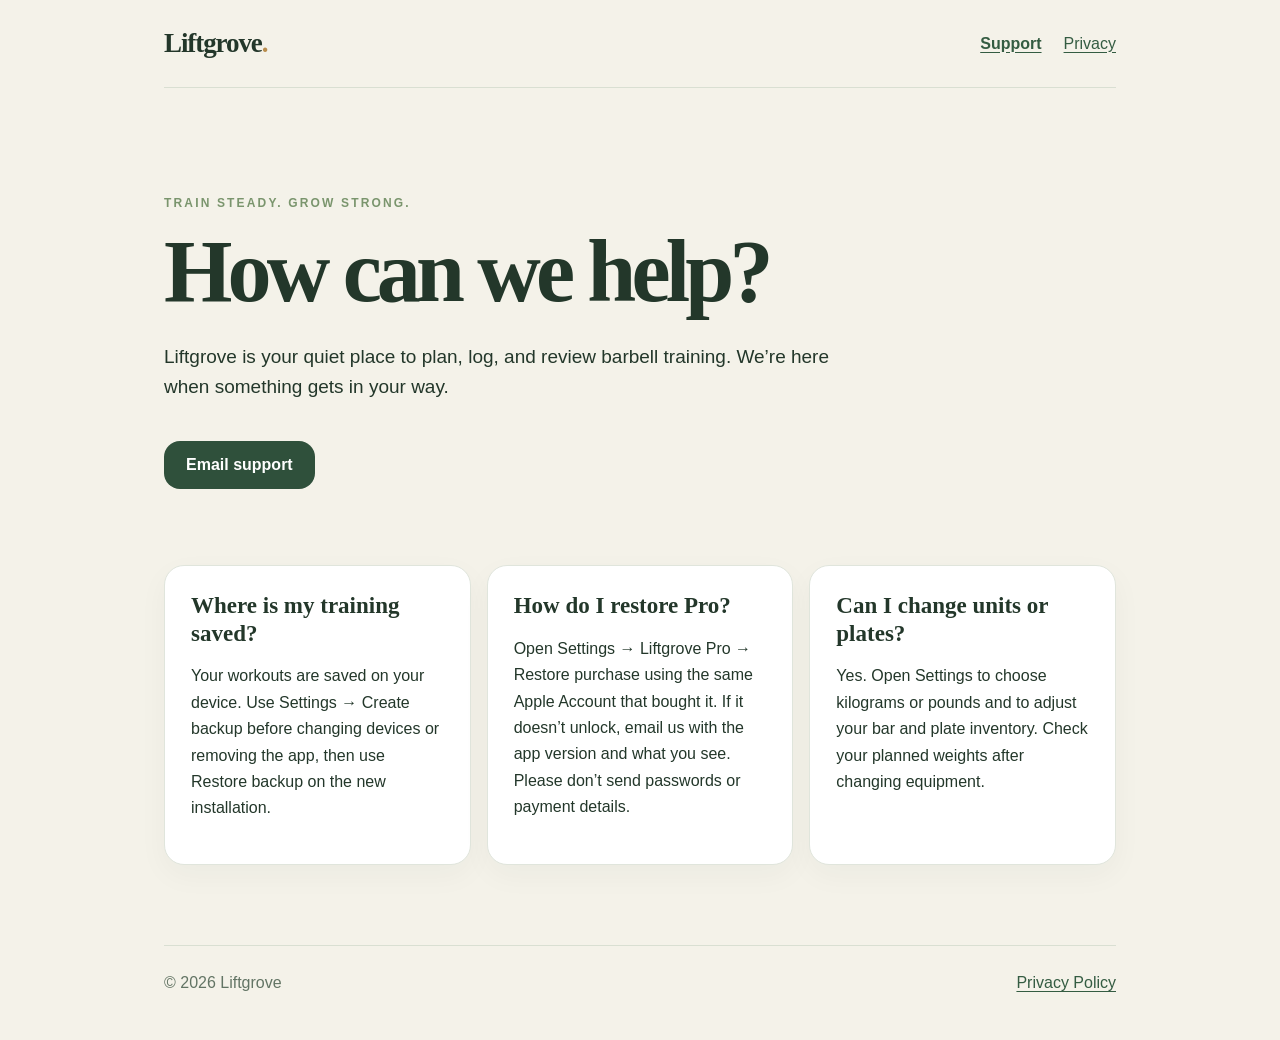
==== index.html @ c2fae24a "Add Liftgrove support and privacy pages" ====
<!doctype html>
<html lang="en">
<head>
  <meta charset="utf-8">
  <meta name="viewport" content="width=device-width, initial-scale=1">
  <meta name="description" content="Help and contact information for Liftgrove on iPhone and iPad.">
  <title>Support · Liftgrove</title>
  <link rel="stylesheet" href="style.css">
</head>
<body>
  <main class="page">
    <header class="masthead">
      <a class="brand" href="./">Liftgrove<span class="brand-dot">.</span></a>
      <nav aria-label="Main navigation"><a href="./" aria-current="page">Support</a><a href="privacy.html">Privacy</a></nav>
    </header>
    <section class="hero">
      <p class="eyebrow">TRAIN STEADY. GROW STRONG.</p>
      <h1>How can we help?</h1>
      <p>Liftgrove is your quiet place to plan, log, and review barbell training. We’re here when something gets in your way.</p>
      <a class="button" href="mailto:knakul853@gmail.com?subject=Liftgrove%20support">Email support</a>
    </section>
    <section class="card-grid" aria-label="Common questions">
      <article class="card"><h2>Where is my training saved?</h2><p>Your workouts are saved on your device. Use Settings → Create backup before changing devices or removing the app, then use Restore backup on the new installation.</p></article>
      <article class="card"><h2>How do I restore Pro?</h2><p>Open Settings → Liftgrove Pro → Restore purchase using the same Apple Account that bought it. If it doesn’t unlock, email us with the app version and what you see. Please don’t send passwords or payment details.</p></article>
      <article class="card"><h2>Can I change units or plates?</h2><p>Yes. Open Settings to choose kilograms or pounds and to adjust your bar and plate inventory. Check your planned weights after changing equipment.</p></article>
    </section>
    <footer><span>© 2026 Liftgrove</span><a href="privacy.html">Privacy Policy</a></footer>
  </main>
</body>
</html>
---- style.css ----
:root{color-scheme:light dark;font-family:-apple-system,BlinkMacSystemFont,"Segoe UI",sans-serif;background:#f4f2e9;color:#23372a}*{box-sizing:border-box}body{margin:0}.page{max-width:1000px;margin:auto;padding:0 24px}.masthead{display:flex;justify-content:space-between;align-items:center;padding:28px 0;border-bottom:1px solid #d9dfd2}.brand{font:700 27px Georgia,serif;letter-spacing:-.04em;color:inherit;text-decoration:none}.brand-dot{color:#b98d4d}nav{display:flex;gap:22px}nav a,footer a,.policy a{color:#345c42;text-underline-offset:3px}nav a[aria-current]{font-weight:700}.hero{padding:96px 0 76px;max-width:760px}.hero.compact{padding:72px 0 40px}.eyebrow{font-size:12px;font-weight:700;letter-spacing:.18em;color:#7a956d}.hero h1{font:700 clamp(45px,8vw,88px)/1.04 Georgia,serif;letter-spacing:-.055em;margin:16px 0 24px}.hero p:not(.eyebrow){font-size:19px;line-height:1.6;max-width:680px}.button{display:inline-block;margin-top:20px;padding:15px 22px;border-radius:16px;background:#2f503b;color:#fff;font-weight:700;text-decoration:none}.button:hover{background:#203c2b}.card-grid{display:grid;grid-template-columns:repeat(3,minmax(0,1fr));gap:16px;padding-bottom:80px}.card{background:#fff;border:1px solid #e0e5dc;border-radius:20px;padding:26px;box-shadow:0 10px 30px #23372a0a}.card h2{font:700 23px/1.2 Georgia,serif;margin:0 0 14px}.card p,.policy p{line-height:1.65}.policy{max-width:720px;padding-bottom:64px}.policy h2{font:700 26px Georgia,serif;margin:42px 0 10px}footer{display:flex;gap:20px;justify-content:space-between;border-top:1px solid #d9dfd2;padding:28px 0 48px;color:#627464}@media(max-width:700px){.hero{padding:72px 0 52px}.card-grid{grid-template-columns:1fr;padding-bottom:52px}.masthead{padding:22px 0}.hero p:not(.eyebrow){font-size:17px}}@media(prefers-color-scheme:dark){:root{background:#101812;color:#eeeae0}.masthead,footer{border-color:#33453a}.card{background:#1b271e;border-color:#33453a;box-shadow:none}nav a,footer a,.policy a{color:#a6c6a4}.eyebrow{color:#a8b893}.button{background:#7fb89a;color:#0f1a12}.button:hover{background:#9acbaa}}
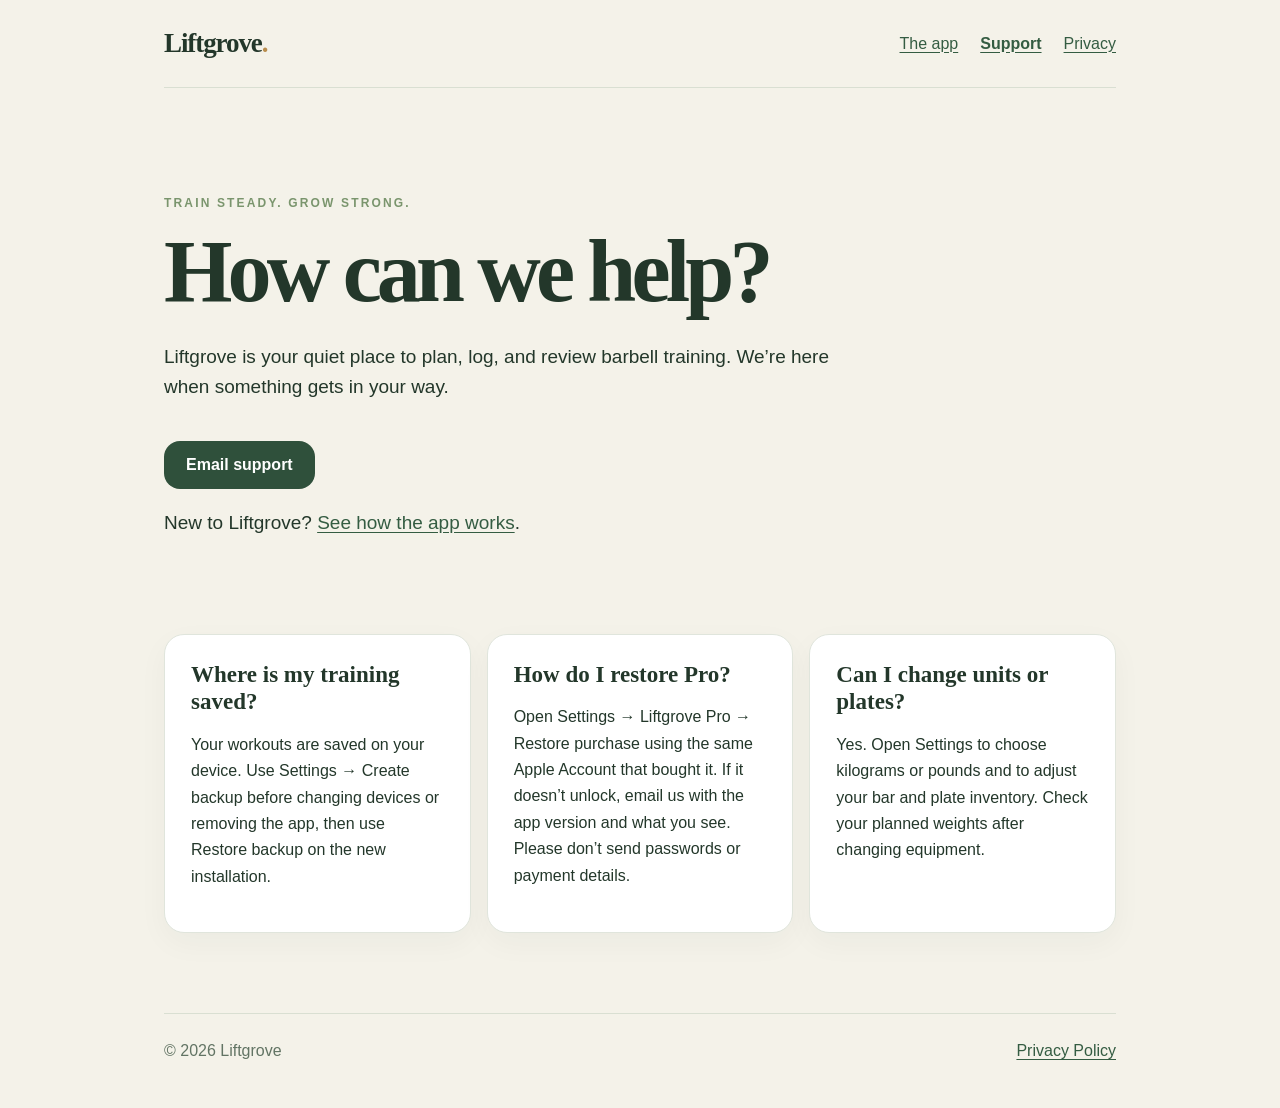
==== commit ea6928ff: "Publish Liftgrove product page Codex-Session: codex resume 01a0e4b2-7c9f-7981-9dc8-c5b0c2ccfc92" ====
--- a/index.html
+++ b/index.html
@@ -11,13 +11,14 @@
   <main class="page">
     <header class="masthead">
       <a class="brand" href="./">Liftgrove<span class="brand-dot">.</span></a>
-      <nav aria-label="Main navigation"><a href="./" aria-current="page">Support</a><a href="privacy.html">Privacy</a></nav>
+      <nav aria-label="Main navigation"><a href="app.html">The app</a><a href="./" aria-current="page">Support</a><a href="privacy.html">Privacy</a></nav>
     </header>
     <section class="hero">
       <p class="eyebrow">TRAIN STEADY. GROW STRONG.</p>
       <h1>How can we help?</h1>
       <p>Liftgrove is your quiet place to plan, log, and review barbell training. We’re here when something gets in your way.</p>
       <a class="button" href="mailto:knakul853@gmail.com?subject=Liftgrove%20support">Email support</a>
+      <p>New to Liftgrove? <a href="app.html">See how the app works</a>.</p>
     </section>
     <section class="card-grid" aria-label="Common questions">
       <article class="card"><h2>Where is my training saved?</h2><p>Your workouts are saved on your device. Use Settings → Create backup before changing devices or removing the app, then use Restore backup on the new installation.</p></article>
--- a/style.css
+++ b/style.css
@@ -1 +1,3 @@
 :root{color-scheme:light dark;font-family:-apple-system,BlinkMacSystemFont,"Segoe UI",sans-serif;background:#f4f2e9;color:#23372a}*{box-sizing:border-box}body{margin:0}.page{max-width:1000px;margin:auto;padding:0 24px}.masthead{display:flex;justify-content:space-between;align-items:center;padding:28px 0;border-bottom:1px solid #d9dfd2}.brand{font:700 27px Georgia,serif;letter-spacing:-.04em;color:inherit;text-decoration:none}.brand-dot{color:#b98d4d}nav{display:flex;gap:22px}nav a,footer a,.policy a{color:#345c42;text-underline-offset:3px}nav a[aria-current]{font-weight:700}.hero{padding:96px 0 76px;max-width:760px}.hero.compact{padding:72px 0 40px}.eyebrow{font-size:12px;font-weight:700;letter-spacing:.18em;color:#7a956d}.hero h1{font:700 clamp(45px,8vw,88px)/1.04 Georgia,serif;letter-spacing:-.055em;margin:16px 0 24px}.hero p:not(.eyebrow){font-size:19px;line-height:1.6;max-width:680px}.button{display:inline-block;margin-top:20px;padding:15px 22px;border-radius:16px;background:#2f503b;color:#fff;font-weight:700;text-decoration:none}.button:hover{background:#203c2b}.card-grid{display:grid;grid-template-columns:repeat(3,minmax(0,1fr));gap:16px;padding-bottom:80px}.card{background:#fff;border:1px solid #e0e5dc;border-radius:20px;padding:26px;box-shadow:0 10px 30px #23372a0a}.card h2{font:700 23px/1.2 Georgia,serif;margin:0 0 14px}.card p,.policy p{line-height:1.65}.policy{max-width:720px;padding-bottom:64px}.policy h2{font:700 26px Georgia,serif;margin:42px 0 10px}footer{display:flex;gap:20px;justify-content:space-between;border-top:1px solid #d9dfd2;padding:28px 0 48px;color:#627464}@media(max-width:700px){.hero{padding:72px 0 52px}.card-grid{grid-template-columns:1fr;padding-bottom:52px}.masthead{padding:22px 0}.hero p:not(.eyebrow){font-size:17px}}@media(prefers-color-scheme:dark){:root{background:#101812;color:#eeeae0}.masthead,footer{border-color:#33453a}.card{background:#1b271e;border-color:#33453a;box-shadow:none}nav a,footer a,.policy a{color:#a6c6a4}.eyebrow{color:#a8b893}.button{background:#7fb89a;color:#0f1a12}.button:hover{background:#9acbaa}}
+
+.hero a:not(.button){color:#345c42;text-underline-offset:3px}@media(prefers-color-scheme:dark){.hero a:not(.button){color:#a6c6a4}}
